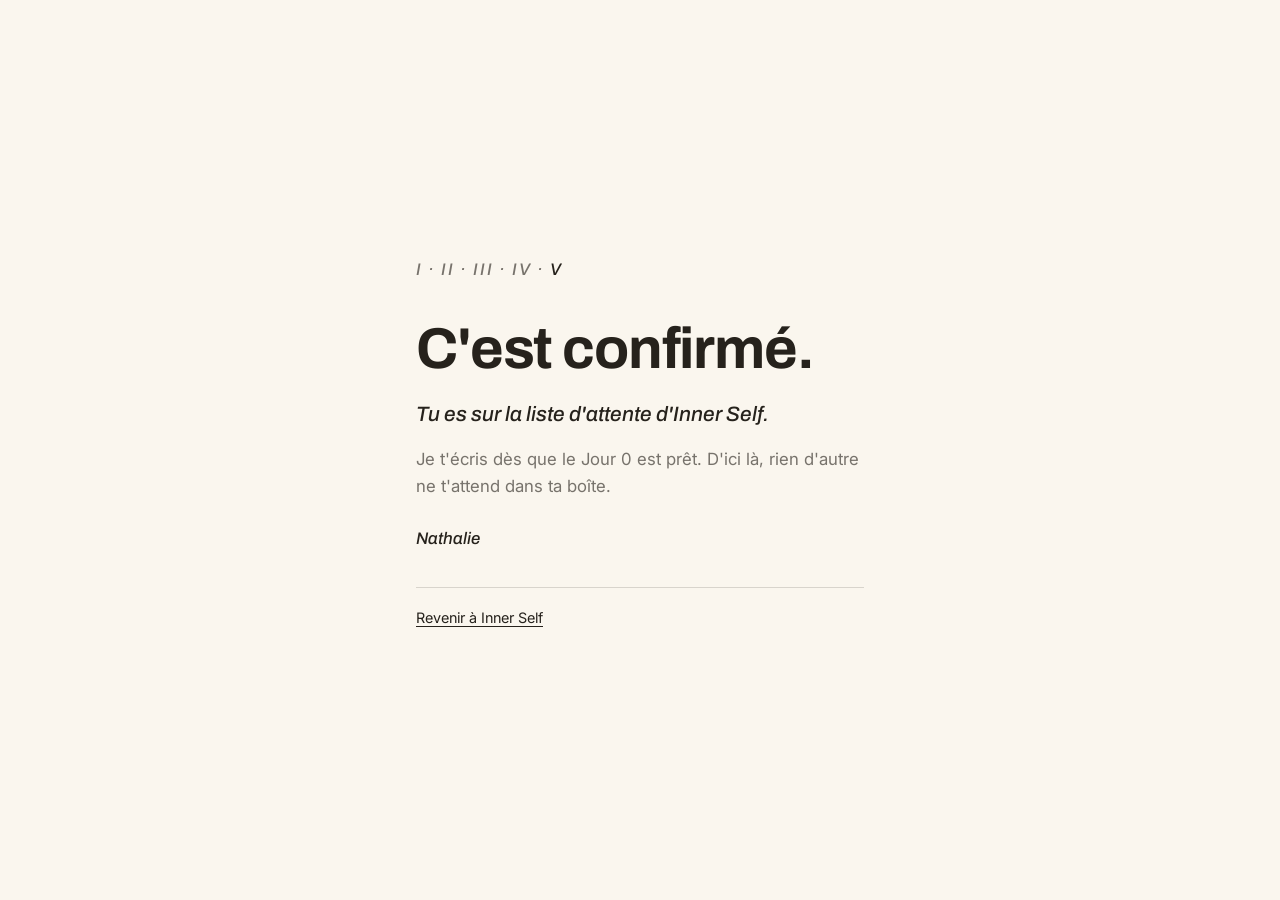
==== inner-self-confirme.html @ 7dcfc44e "Add files via upload" ====
<!doctype html>
<html lang="fr">
<head>
<meta charset="utf-8" />
<meta name="viewport" content="width=device-width,initial-scale=1" />
<meta name="theme-color" content="#FAF6EE" />
<meta name="robots" content="noindex" />
<title>C'est confirmé · Inner Self</title>
<link rel="preconnect" href="https://fonts.googleapis.com">
<link rel="preconnect" href="https://fonts.gstatic.com" crossorigin>
<link href="https://fonts.googleapis.com/css2?family=Archivo:ital,wght@0,700;1,500&family=Inter:wght@400;500&display=swap" rel="stylesheet">
<link rel="icon" href="./assets/logo_black.svg" type="image/svg+xml" />
<style>
:root{--cream:#FAF6EE;--ink:#26221C;--muted:rgba(38,34,28,.62);--line:rgba(38,34,28,.16);--serif:'Archivo',system-ui,sans-serif;--sans:'Inter',system-ui,sans-serif}
*{box-sizing:border-box;margin:0;padding:0}
body{background:var(--cream);color:var(--ink);font-family:var(--sans);line-height:1.6;-webkit-font-smoothing:antialiased;min-height:100vh;display:flex;align-items:center}
main{max-width:34rem;margin:0 auto;padding:clamp(64px,12vh,120px) clamp(22px,6vw,48px)}
.rn{font-family:var(--serif);font-style:italic;font-weight:500;color:var(--muted);letter-spacing:.12em;margin-bottom:36px}
.rn b{color:var(--ink);font-weight:500}
h1{font-family:var(--serif);font-weight:700;font-size:clamp(2.4rem,7vw,3.6rem);line-height:1;letter-spacing:-.02em;margin-bottom:22px}
.lead{font-family:var(--serif);font-style:italic;font-weight:500;font-size:1.3rem;line-height:1.35;margin-bottom:18px;color:var(--ink)}
p{color:var(--muted);font-size:1.05rem;margin-bottom:14px}
.note{font-size:.9rem;margin-top:34px;padding-top:18px;border-top:1px solid var(--line)}
.sign{color:var(--ink);font-family:var(--serif);font-style:italic;font-weight:500;margin-top:26px}
a{color:var(--ink);text-underline-offset:3px}
a:focus-visible{outline:2px solid var(--ink);outline-offset:3px}
</style>
</head>
<body>
<main>
  <p class="rn">I · II · III · IV · <b>V</b></p>
  <h1>C'est confirmé.</h1>
  <p class="lead">Tu es sur la liste d'attente d'Inner Self.</p>
  <p>Je t'écris dès que le Jour 0 est prêt. D'ici là, rien d'autre ne t'attend dans ta boîte.</p>
  <p class="sign">Nathalie</p>
  <p class="note"><a href="/inner-self.html">Revenir à Inner Self</a></p>
</main>
</body>
</html>
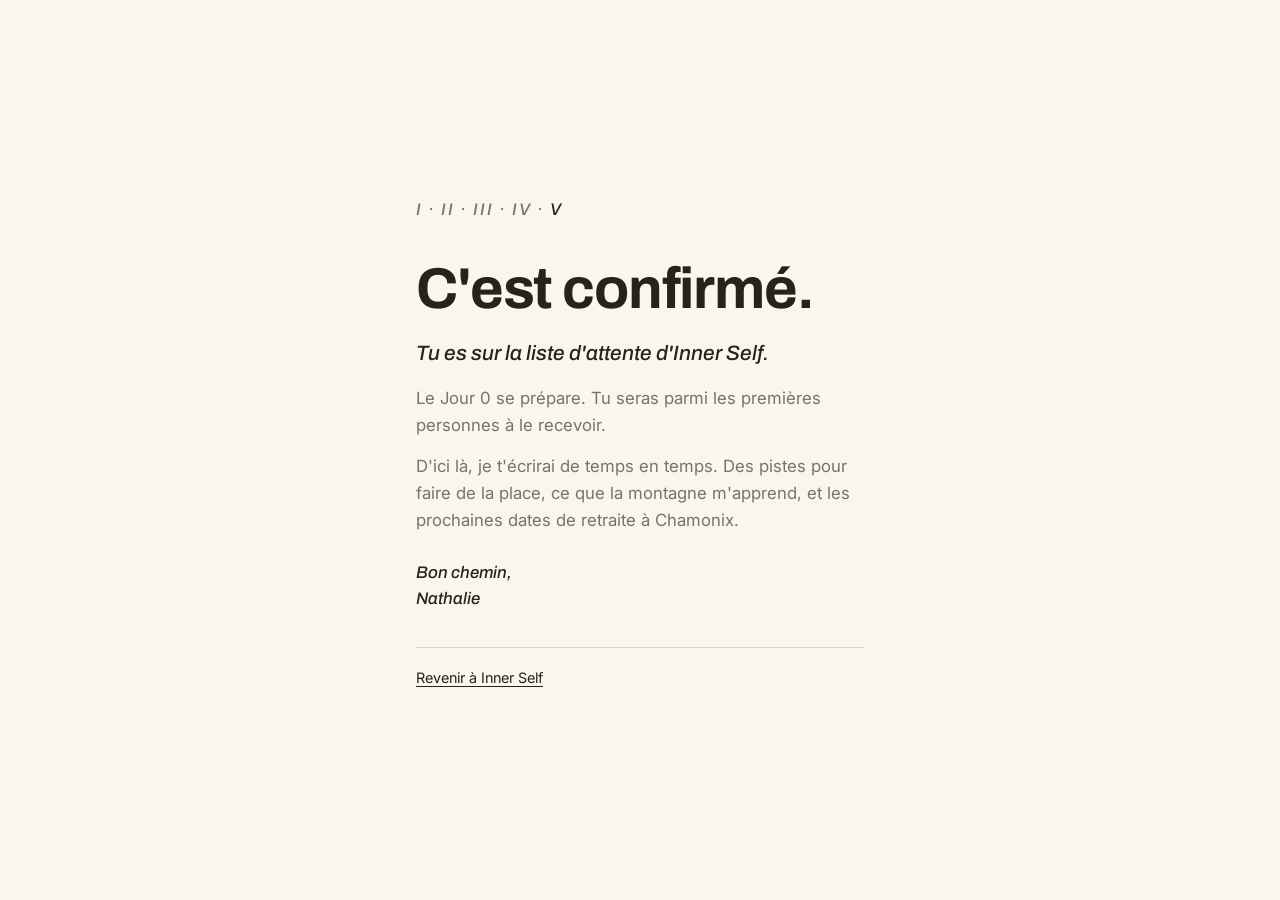
==== commit 6be460f4: "Add files via upload" ====
--- a/inner-self-confirme.html
+++ b/inner-self-confirme.html
@@ -31,8 +31,9 @@
   <p class="rn">I · II · III · IV · <b>V</b></p>
   <h1>C'est confirmé.</h1>
   <p class="lead">Tu es sur la liste d'attente d'Inner Self.</p>
-  <p>Je t'écris dès que le Jour 0 est prêt. D'ici là, rien d'autre ne t'attend dans ta boîte.</p>
-  <p class="sign">Nathalie</p>
+  <p>Le Jour 0 se prépare. Tu seras parmi les premières personnes à le recevoir.</p>
+  <p>D'ici là, je t'écrirai de temps en temps. Des pistes pour faire de la place, ce que la montagne m'apprend, et les prochaines dates de retraite à Chamonix.</p>
+  <p class="sign">Bon chemin,<br>Nathalie</p>
   <p class="note"><a href="/inner-self.html">Revenir à Inner Self</a></p>
 </main>
 </body>
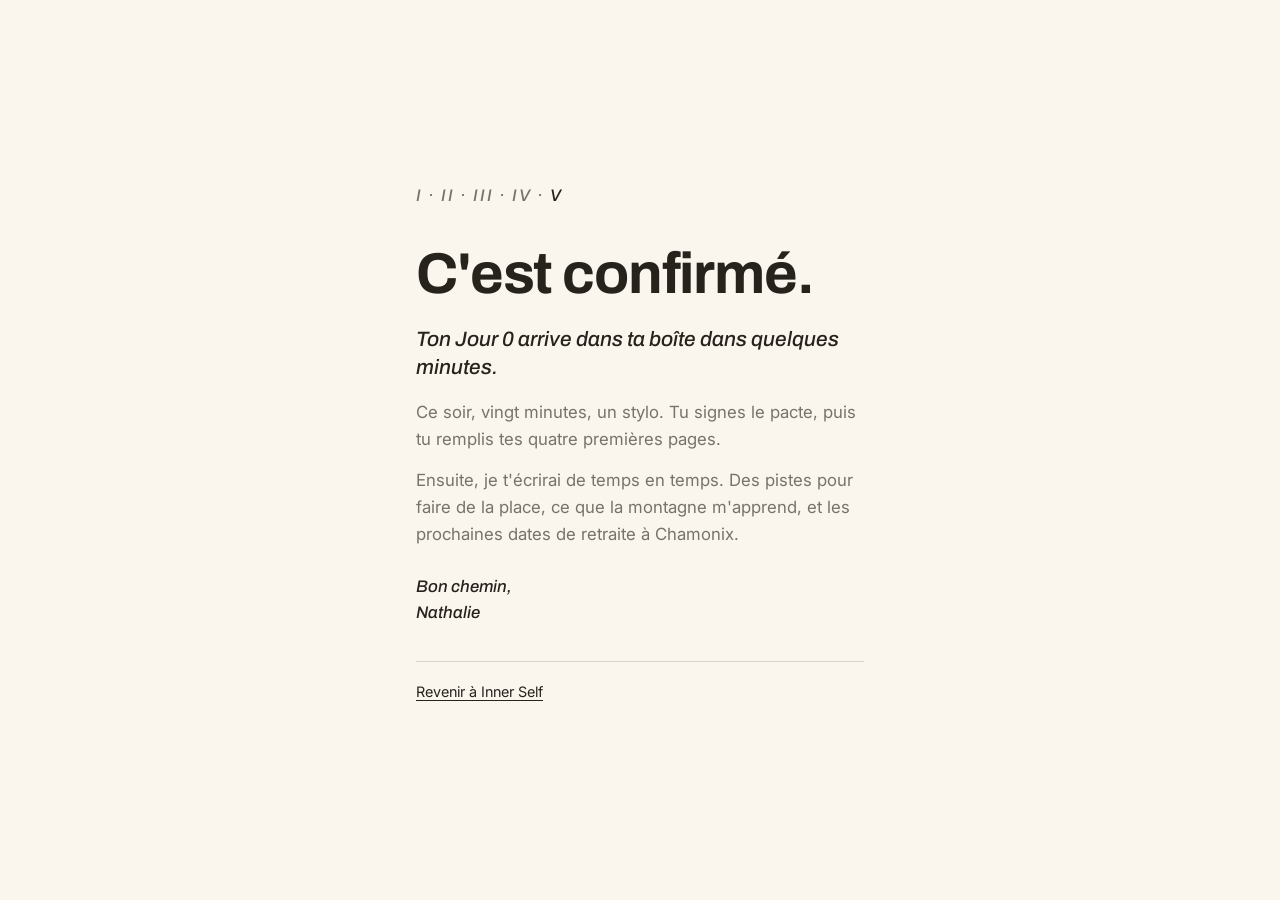
==== commit 28aba634: "Add files via upload" ====
--- a/inner-self-confirme.html
+++ b/inner-self-confirme.html
@@ -30,9 +30,9 @@
 <main>
   <p class="rn">I · II · III · IV · <b>V</b></p>
   <h1>C'est confirmé.</h1>
-  <p class="lead">Tu es sur la liste d'attente d'Inner Self.</p>
-  <p>Le Jour 0 se prépare. Tu seras parmi les premières personnes à le recevoir.</p>
-  <p>D'ici là, je t'écrirai de temps en temps. Des pistes pour faire de la place, ce que la montagne m'apprend, et les prochaines dates de retraite à Chamonix.</p>
+  <p class="lead">Ton Jour 0 arrive dans ta boîte dans quelques minutes.</p>
+  <p>Ce soir, vingt minutes, un stylo. Tu signes le pacte, puis tu remplis tes quatre premières pages.</p>
+  <p>Ensuite, je t'écrirai de temps en temps. Des pistes pour faire de la place, ce que la montagne m'apprend, et les prochaines dates de retraite à Chamonix.</p>
   <p class="sign">Bon chemin,<br>Nathalie</p>
   <p class="note"><a href="/inner-self.html">Revenir à Inner Self</a></p>
 </main>
